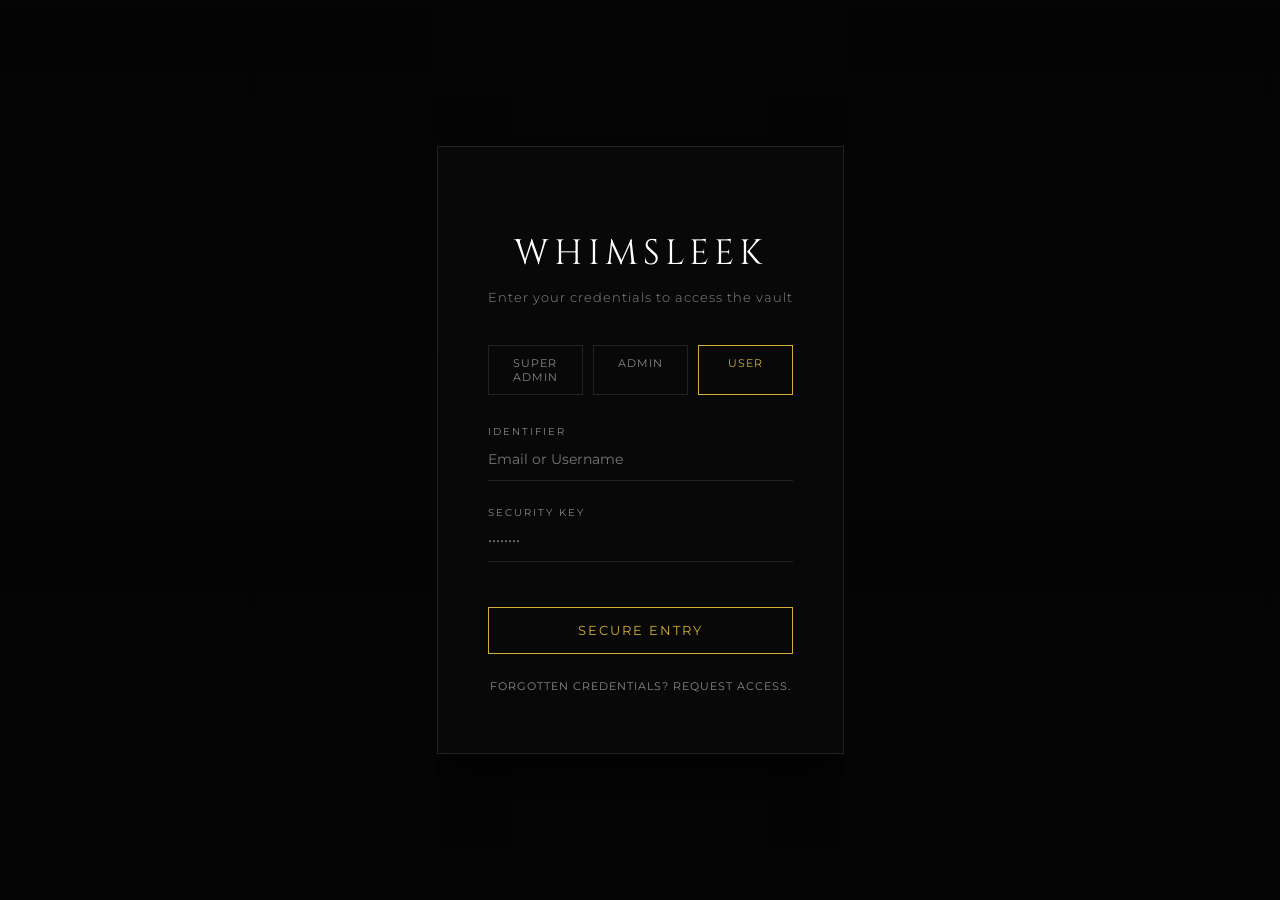
==== Whimsleek/login.html @ f9315d2d "Add files via upload" ====
<!DOCTYPE html>
<html lang="en">
<head>
    <meta charset="UTF-8">
    <meta name="viewport" content="width=device-width, initial-scale=1.0">
    <title>WhimSleek | Access the Vault</title>
    
    <link rel="preconnect" href="https://fonts.googleapis.com">
    <link rel="preconnect" href="https://fonts.gstatic.com" crossorigin>
    <link href="https://fonts.googleapis.com/css2?family=Cinzel:wght@400;600&family=Montserrat:wght@200;300;400;600&display=swap" rel="stylesheet">
    
    <style>
        :root {
            --gold: #D4AF37;
            --black: #050505; 
            --panel-bg: #080808; 
            --border-color: #222;
            --text-muted: #888888;
        }

        body, html {
            margin: 0;
            padding: 0;
            height: 100%;
            font-family: 'Montserrat', sans-serif;
            background-color: var(--black);
            overflow: hidden;
            display: flex;
            align-items: center;
            justify-content: center;
        }

        /* VIDEO BACKGROUND */
        .bg-video {
            position: fixed;
            top: 0;
            left: 0;
            width: 100%;
            height: 100%;
            object-fit: cover;
            z-index: -2; /* Pinaka-ilalim */
        }

        /* DARK LUXURY TINT SA IBABAW NG VIDEO */
        .video-overlay {
            position: fixed;
            top: 0;
            left: 0;
            width: 100%;
            height: 100%;
            background: linear-gradient(rgba(5, 5, 5, 0.6), rgba(5, 5, 5, 0.95));
            z-index: -1; /* Nasa pagitan ng video at ng form */
        }

        /* SHARP LUXURY CARD (No Glassmorphism) */
        .login-container {
            background: var(--panel-bg);
            border: 1px solid var(--border-color);
            padding: 60px 50px;
            width: 100%;
            max-width: 400px;
            text-align: center;
            box-shadow: 0 20px 50px rgba(0,0,0,0.8);
            animation: slideUp 1s ease-out;
            position: relative;
            z-index: 1; /* Para laging nasa ibabaw ng video at overlay */
        }

        @keyframes slideUp {
            from { opacity: 0; transform: translateY(30px); }
            to { opacity: 1; transform: translateY(0); }
        }

        .login-container h1 {
            font-family: 'Cinzel', serif;
            color: #fff;
            font-size: 2.2rem;
            font-weight: 400;
            letter-spacing: 5px;
            margin-bottom: 10px;
            text-transform: uppercase;
        }

        .login-container p {
            color: var(--text-muted);
            font-size: 0.8rem;
            margin-bottom: 40px;
            letter-spacing: 1px;
            font-weight: 300;
        }

        /* ROLE SELECTOR STYLING - Sharp edges */
        .role-selector {
            display: flex;
            justify-content: space-between;
            gap: 10px;
            margin-bottom: 30px;
        }

        .role-option {
            flex: 1;
            padding: 10px;
            border: 1px solid var(--border-color);
            color: var(--text-muted);
            font-size: 0.7rem;
            text-transform: uppercase;
            letter-spacing: 1px;
            transition: all 0.3s ease;
            background: transparent;
        }

        /* HIGHLIGHT FOR USER */
        .role-option.active {
            border-color: var(--gold);
            color: var(--gold);
        }

        .role-option:hover:not(.active) {
            border-color: #555;
            color: #fff;
        }

        /* INPUT FIELDS - Minimalist */
        .input-group {
            position: relative;
            margin-bottom: 25px;
            text-align: left;
        }

        .input-group input {
            width: 100%;
            background: transparent;
            border: none;
            border-bottom: 1px solid var(--border-color);
            padding: 12px 0;
            color: #fff;
            font-family: 'Montserrat', sans-serif;
            font-size: 0.9rem;
            transition: border 0.3s ease;
            outline: none;
        }

        .input-group input:focus {
            border-bottom: 1px solid var(--gold);
        }

        .input-group label {
            font-size: 0.65rem;
            color: var(--text-muted);
            text-transform: uppercase;
            letter-spacing: 2px;
            display: block;
        }

        /* BUTTON LUXURY STYLE */
        .login-btn {
            width: 100%;
            padding: 15px;
            background: transparent;
            color: var(--gold);
            border: 1px solid var(--gold);
            font-family: 'Montserrat', sans-serif;
            font-size: 0.8rem;
            text-transform: uppercase;
            letter-spacing: 2px;
            margin-top: 20px;
            transition: all 0.4s ease;
            position: relative;
            overflow: hidden;
        }

        .login-btn:hover {
            letter-spacing: 4px;
            background: var(--gold);
            color: #000;
        }

        .forgot-pass {
            display: block;
            margin-top: 25px;
            color: var(--text-muted);
            text-decoration: none;
            font-size: 0.7rem;
            text-transform: uppercase;
            letter-spacing: 1px;
            transition: color 0.3s;
        }

        .forgot-pass:hover {
            color: #fff;
        }
    </style>
</head>
<body>

    <video autoplay loop muted playsinline class="bg-video">
        <source src="loginvid.mp4" type="video/mp4">
    </video>
    
    <div class="video-overlay"></div>

    <div class="login-container">
        <h1>WhimSleek</h1>
        <p>Enter your credentials to access the vault</p>

        <div class="role-selector">
            <div class="role-option" onclick="selectRole(this)">Super Admin</div>
            <div class="role-option" onclick="selectRole(this)">Admin</div>
            <div class="role-option active" onclick="selectRole(this)">User</div>
        </div>

        <form onsubmit="handleLogin(event)">
            <div class="input-group">
                <label>Identifier</label>
                <input type="text" placeholder="Email or Username" required>
            </div>
            <div class="input-group">
                <label>Security Key</label>
                <input type="password" placeholder="••••••••" required>
            </div>

            <button type="submit" class="login-btn">Secure Entry</button>
        </form>

        <a href="#" class="forgot-pass">Forgotten credentials? Request access.</a>
    </div>

    <script>
        // Simple function para magmukhang legit yung pagpili ng role
        function selectRole(element) {
            document.querySelectorAll('.role-option').forEach(opt => {
                opt.classList.remove('active');
            });
            element.classList.add('active');
        }

        // Mock login function para mag-redirect sa index.html
        function handleLogin(event) {
            event.preventDefault();
            
            // Pa-wow effect muna bago mag redirect
            const btn = document.querySelector('.login-btn');
            btn.innerHTML = "Authenticating...";
            btn.style.opacity = "0.7";
            
            setTimeout(() => {
                window.location.href = "index.html"; // Dito siya mapupunta
            }, 1500);
        }
    </script>
</body>
</html>
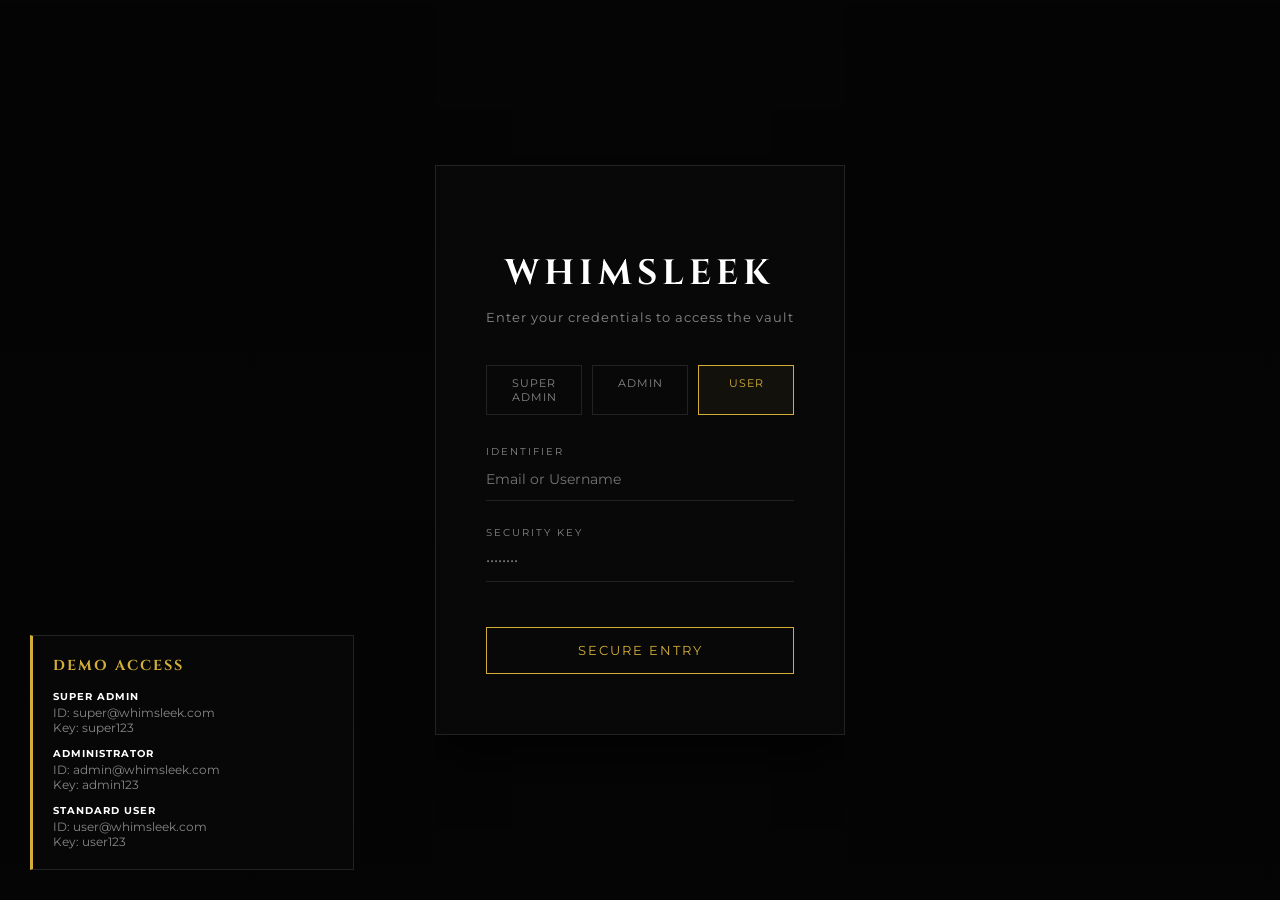
==== commit 29dc3bb0: "Update login.html" ====
--- a/Whimsleek/login.html
+++ b/Whimsleek/login.html
@@ -8,6 +8,7 @@
     <link rel="preconnect" href="https://fonts.googleapis.com">
     <link rel="preconnect" href="https://fonts.gstatic.com" crossorigin>
     <link href="https://fonts.googleapis.com/css2?family=Cinzel:wght@400;600&family=Montserrat:wght@200;300;400;600&display=swap" rel="stylesheet">
+    <link rel="stylesheet" href="https://cdnjs.cloudflare.com/ajax/libs/font-awesome/6.4.0/css/all.min.css">
     
     <style>
         :root {
@@ -38,10 +39,9 @@
             width: 100%;
             height: 100%;
             object-fit: cover;
-            z-index: -2; /* Pinaka-ilalim */
-        }
-
-        /* DARK LUXURY TINT SA IBABAW NG VIDEO */
+            z-index: -2;
+        }
+
         .video-overlay {
             position: fixed;
             top: 0;
@@ -49,10 +49,10 @@
             width: 100%;
             height: 100%;
             background: linear-gradient(rgba(5, 5, 5, 0.6), rgba(5, 5, 5, 0.95));
-            z-index: -1; /* Nasa pagitan ng video at ng form */
-        }
-
-        /* SHARP LUXURY CARD (No Glassmorphism) */
+            z-index: -1;
+        }
+
+        /* LOGIN CONTAINER */
         .login-container {
             background: var(--panel-bg);
             border: 1px solid var(--border-color);
@@ -63,7 +63,7 @@
             box-shadow: 0 20px 50px rgba(0,0,0,0.8);
             animation: slideUp 1s ease-out;
             position: relative;
-            z-index: 1; /* Para laging nasa ibabaw ng video at overlay */
+            z-index: 1;
         }
 
         @keyframes slideUp {
@@ -75,7 +75,6 @@
             font-family: 'Cinzel', serif;
             color: #fff;
             font-size: 2.2rem;
-            font-weight: 400;
             letter-spacing: 5px;
             margin-bottom: 10px;
             text-transform: uppercase;
@@ -86,10 +85,9 @@
             font-size: 0.8rem;
             margin-bottom: 40px;
             letter-spacing: 1px;
-            font-weight: 300;
-        }
-
-        /* ROLE SELECTOR STYLING - Sharp edges */
+        }
+
+        /* ROLE SELECTOR */
         .role-selector {
             display: flex;
             justify-content: space-between;
@@ -107,20 +105,16 @@
             letter-spacing: 1px;
             transition: all 0.3s ease;
             background: transparent;
-        }
-
-        /* HIGHLIGHT FOR USER */
+            cursor: pointer;
+        }
+
         .role-option.active {
             border-color: var(--gold);
             color: var(--gold);
-        }
-
-        .role-option:hover:not(.active) {
-            border-color: #555;
-            color: #fff;
-        }
-
-        /* INPUT FIELDS - Minimalist */
+            background: rgba(212, 175, 55, 0.05);
+        }
+
+        /* INPUT FIELDS */
         .input-group {
             position: relative;
             margin-bottom: 25px;
@@ -136,7 +130,6 @@
             color: #fff;
             font-family: 'Montserrat', sans-serif;
             font-size: 0.9rem;
-            transition: border 0.3s ease;
             outline: none;
         }
 
@@ -152,7 +145,6 @@
             display: block;
         }
 
-        /* BUTTON LUXURY STYLE */
         .login-btn {
             width: 100%;
             padding: 15px;
@@ -164,30 +156,71 @@
             text-transform: uppercase;
             letter-spacing: 2px;
             margin-top: 20px;
+            cursor: pointer;
             transition: all 0.4s ease;
-            position: relative;
-            overflow: hidden;
         }
 
         .login-btn:hover {
-            letter-spacing: 4px;
             background: var(--gold);
             color: #000;
         }
 
-        .forgot-pass {
+        /* DEMO ACCOUNTS PANEL (FIXED TO SIDE) */
+        .demo-panel {
+            position: fixed;
+            left: 30px;
+            bottom: 30px;
+            background: rgba(8, 8, 8, 0.9);
+            border: 1px solid var(--border-color);
+            padding: 20px;
+            width: 280px;
+            z-index: 10;
+            border-left: 3px solid var(--gold);
+            backdrop-filter: blur(10px);
+            animation: slideIn 1.2s ease-out;
+        }
+
+        @keyframes slideIn {
+            from { opacity: 0; transform: translateX(-50px); }
+            to { opacity: 1; transform: translateX(0); }
+        }
+
+        .demo-panel h3 {
+            font-family: 'Cinzel', serif;
+            color: var(--gold);
+            font-size: 0.9rem;
+            margin: 0 0 15px 0;
+            letter-spacing: 2px;
+            text-transform: uppercase;
+        }
+
+        .demo-acc {
+            margin-bottom: 12px;
+            font-size: 0.75rem;
+        }
+
+        .demo-acc:last-child { margin-bottom: 0; }
+
+        .demo-acc span {
             display: block;
-            margin-top: 25px;
             color: var(--text-muted);
-            text-decoration: none;
+        }
+
+        .demo-acc strong {
+            color: #fff;
+            text-transform: uppercase;
+            font-size: 0.65rem;
+            letter-spacing: 1px;
+            display: block;
+            margin-bottom: 2px;
+        }
+
+        #error-msg {
+            color: #ff4c4c;
             font-size: 0.7rem;
-            text-transform: uppercase;
-            letter-spacing: 1px;
-            transition: color 0.3s;
-        }
-
-        .forgot-pass:hover {
-            color: #fff;
+            margin-top: 15px;
+            text-transform: uppercase;
+            display: none;
         }
     </style>
 </head>
@@ -199,6 +232,25 @@
     
     <div class="video-overlay"></div>
 
+    <div class="demo-panel">
+        <h3>Demo Access</h3>
+        <div class="demo-acc">
+            <strong>Super Admin</strong>
+            <span>ID: super@whimsleek.com</span>
+            <span>Key: super123</span>
+        </div>
+        <div class="demo-acc">
+            <strong>Administrator</strong>
+            <span>ID: admin@whimsleek.com</span>
+            <span>Key: admin123</span>
+        </div>
+        <div class="demo-acc">
+            <strong>Standard User</strong>
+            <span>ID: user@whimsleek.com</span>
+            <span>Key: user123</span>
+        </div>
+    </div>
+
     <div class="login-container">
         <h1>WhimSleek</h1>
         <p>Enter your credentials to access the vault</p>
@@ -209,24 +261,22 @@
             <div class="role-option active" onclick="selectRole(this)">User</div>
         </div>
 
-        <form onsubmit="handleLogin(event)">
+        <form id="loginForm" onsubmit="handleLogin(event)">
             <div class="input-group">
                 <label>Identifier</label>
-                <input type="text" placeholder="Email or Username" required>
+                <input type="text" id="identifier" placeholder="Email or Username" required>
             </div>
             <div class="input-group">
                 <label>Security Key</label>
-                <input type="password" placeholder="••••••••" required>
+                <input type="password" id="securityKey" placeholder="••••••••" required>
             </div>
 
-            <button type="submit" class="login-btn">Secure Entry</button>
+            <button type="submit" id="submitBtn" class="login-btn">Secure Entry</button>
+            <div id="error-msg">Access Denied: Invalid Credentials</div>
         </form>
-
-        <a href="#" class="forgot-pass">Forgotten credentials? Request access.</a>
     </div>
 
     <script>
-        // Simple function para magmukhang legit yung pagpili ng role
         function selectRole(element) {
             document.querySelectorAll('.role-option').forEach(opt => {
                 opt.classList.remove('active');
@@ -234,19 +284,54 @@
             element.classList.add('active');
         }
 
-        // Mock login function para mag-redirect sa index.html
         function handleLogin(event) {
             event.preventDefault();
             
-            // Pa-wow effect muna bago mag redirect
-            const btn = document.querySelector('.login-btn');
-            btn.innerHTML = "Authenticating...";
-            btn.style.opacity = "0.7";
-            
-            setTimeout(() => {
-                window.location.href = "index.html"; // Dito siya mapupunta
-            }, 1500);
+            const identifier = document.getElementById('identifier').value.trim();
+            const key = document.getElementById('securityKey').value.trim();
+            const activeRole = document.querySelector('.role-option.active').textContent.trim().toLowerCase();
+            const errorMsg = document.getElementById('error-msg');
+            const btn = document.getElementById('submitBtn');
+
+            let targetPage = "";
+            let isValid = false;
+
+            // Logic checking based on credentials in the demo panel
+            if (activeRole === "super admin") {
+                if(identifier === "super@whimsleek.com" && key === "super123") {
+                    targetPage = "super-admin.html";
+                    isValid = true;
+                }
+            } else if (activeRole === "admin") {
+                if(identifier === "admin@whimsleek.com" && key === "admin123") {
+                    targetPage = "admin.html";
+                    isValid = true;
+                }
+            } else if (activeRole === "user") {
+                if(identifier === "user@whimsleek.com" && key === "user123") {
+                    targetPage = "index.html";
+                    isValid = true;
+                }
+            }
+
+            if (isValid) {
+                errorMsg.style.display = "none";
+                btn.innerHTML = "Authenticating...";
+                btn.style.opacity = "0.7";
+                btn.style.pointerEvents = "none";
+                
+                setTimeout(() => {
+                    window.location.href = targetPage;
+                }, 1500);
+            } else {
+                errorMsg.style.display = "block";
+                // Shake effect for feedback
+                document.querySelector('.login-container').style.animation = "none";
+                setTimeout(() => {
+                    document.querySelector('.login-container').style.animation = "slideUp 0.3s ease-out";
+                }, 10);
+            }
         }
     </script>
 </body>
-</html>+</html>
